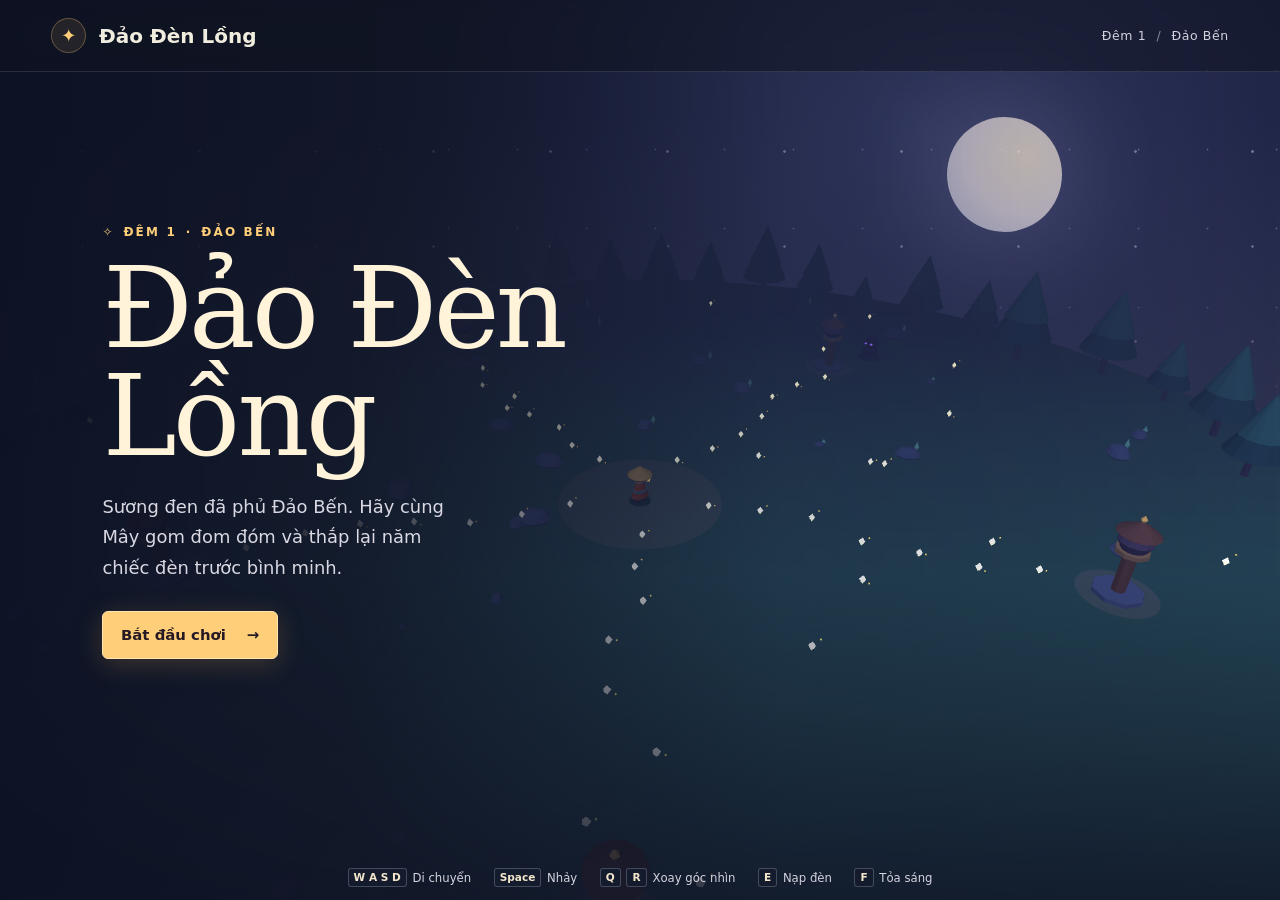
==== index.html @ 439e7cbf "Build playable Night 1 and headless simulation" ====
<!doctype html>
<html lang="vi">
<head>
  <meta charset="utf-8">
  <meta name="viewport" content="width=device-width, initial-scale=1">
  <meta name="theme-color" content="#101421">
  <title>Đảo Đèn Lồng — Đêm 1</title>
  <link rel="stylesheet" href="style.css">
</head>
<body>
  <main class="game" id="game" data-mode="menu">
    <div class="sky" aria-hidden="true"><div class="stars"></div><div class="moon"></div></div>
    <canvas id="scene" aria-label="Thế giới 3D của Đảo Bến"></canvas>
    <div class="vignette" aria-hidden="true"></div>
    <header class="topbar">
      <div class="brand"><span class="brand-mark" aria-hidden="true">✦</span><span>Đảo Đèn Lồng</span></div>
      <span class="chapter">Đêm 1 <span aria-hidden="true">/</span> Đảo Bến</span>
      <button type="button" id="pause" class="plain" hidden>Tạm dừng <kbd>Esc</kbd></button>
    </header>

    <section id="intro" class="intro" aria-labelledby="title">
      <p class="eyebrow"><span aria-hidden="true">✧</span> Đêm 1 <span aria-hidden="true">·</span> Đảo Bến</p>
      <h1 id="title">Đảo Đèn Lồng</h1>
      <p class="intro-copy">Sương đen đã phủ Đảo Bến. Hãy cùng Mây gom đom đóm và thắp lại năm chiếc đèn trước bình minh.</p>
      <button type="button" class="primary" id="start">Bắt đầu chơi <span aria-hidden="true">→</span></button>
      <p id="load-error" role="alert" hidden></p>
    </section>

    <section id="hud" class="hud" aria-label="Trạng thái trò chơi" hidden>
      <div class="hud-top">
        <div class="panel resources">
          <div><span class="hud-label">Sinh lực</span><strong id="flames" class="flames"></strong></div>
          <div><span class="hud-label">Đom đóm</span><strong id="carried" class="resource-value"></strong></div>
          <div><span class="hud-label">Điểm</span><strong id="score" class="resource-value"></strong></div>
        </div>
        <div class="panel objective">
          <div class="objective-line"><span class="hud-label">Đèn đã thắp</span><strong id="lantern-count"></strong></div>
          <div id="lantern-pips" class="pips" aria-hidden="true"></div>
          <div class="objective-line"><span class="hud-label">Đến bình minh</span><time id="clock"></time></div>
          <canvas id="map" width="150" height="150" aria-label="Bản đồ vị trí của Mây và các Đèn Lồng Lớn"></canvas>
        </div>
      </div>
      <div class="feedback" aria-live="polite"><span id="notice" hidden></span><span id="prompt" hidden></span></div>
    </section>

    <section id="overlay" class="overlay" aria-labelledby="overlay-title" hidden>
      <div class="dialog panel">
        <p class="eyebrow" id="overlay-tag"></p>
        <h2 id="overlay-title"></h2>
        <p id="overlay-description"></p>
        <button type="button" id="overlay-action" class="primary"></button>
      </div>
    </section>

    <footer class="footer">
      <div class="keys" aria-label="Điều khiển">
        <span><kbd>W A S D</kbd> Di chuyển</span>
        <span><kbd>Space</kbd> Nhảy</span>
        <span><kbd>Q</kbd> <kbd>R</kbd> Xoay góc nhìn</span>
        <span><kbd>E</kbd> Nạp đèn</span>
        <span><kbd>F</kbd> Tỏa sáng</span>
      </div>
      <div id="touch" class="touch" aria-label="Điều khiển cảm ứng" hidden>
        <div class="dpad">
          <button type="button" data-key="KeyW" aria-label="Tiến">↑</button>
          <button type="button" data-key="KeyA" aria-label="Sang trái">←</button>
          <button type="button" data-key="KeyS" aria-label="Lùi">↓</button>
          <button type="button" data-key="KeyD" aria-label="Sang phải">→</button>
        </div>
        <div class="actions">
          <button type="button" data-key="Space">Nhảy</button>
          <button type="button" data-key="KeyE">Nạp đèn</button>
          <button type="button" data-key="KeyF">Tỏa sáng</button>
        </div>
      </div>
    </footer>
  </main>
  <script type="module" src="src/browser.mjs"></script>
</body>
</html>
---- style.css ----
:root {
  color-scheme: dark;
  font-family: 'Segoe UI', system-ui, sans-serif;
  color: #f0eddf;
  background: #101421;
  --gold: #ffce79;
  --muted: #b8b9c9;
  --line: #bec1df30;
}

* { box-sizing: border-box; }
body { margin: 0; }
[hidden] { display: none !important; }
button, kbd { font: inherit; }
button { cursor: pointer; }
button:focus-visible { outline: 3px solid #f4e4ad; outline-offset: 4px; }

.game { min-height: 100svh; position: relative; overflow: hidden; isolation: isolate; display: grid; }
.sky, #scene, .vignette { position: absolute; inset: 0; width: 100%; height: 100%; }
.sky { z-index: -3; background: radial-gradient(ellipse at 72% 15%, #343a63 0%, transparent 43%), linear-gradient(180deg, #161b3a 13%, #3d415b 72%, #181e32); }
#scene { z-index: -2; touch-action: none; }
.vignette { z-index: -1; pointer-events: none; background: linear-gradient(180deg, #11152375, transparent 20%, transparent 79%, #0b1121d4), radial-gradient(ellipse at 50% 45%, transparent 43%, #0b0e1f7d 100%); }
.game[data-mode='menu'] .vignette { background: linear-gradient(90deg, #0d1224f2 0%, #111626dd 27%, #12192c33 61%, transparent), linear-gradient(0deg, #0f1223c9, transparent 36%); }
.stars { position: absolute; inset: 0 0 44%; opacity: 0.55; background-image: radial-gradient(circle, #e8e4fa 0 1px, transparent 1.6px), radial-gradient(circle, #9aace9 0 0.7px, transparent 1.2px); background-position: 24px 9px, 0 31px; background-size: 117px 95px, 69px 79px; mask-image: linear-gradient(#000, #0009, transparent); }
.moon { position: absolute; width: clamp(62px, 9vw, 142px); aspect-ratio: 1; top: 13%; right: 17%; border-radius: 50%; background: radial-gradient(circle at 68% 34%, #fef0d8, #efe3e8 55%, #c3c6e3); box-shadow: 0 0 110px #c5b7ea6e; opacity: .76; }

.topbar { position: absolute; z-index: 2; inset: 0 0 auto; min-height: 72px; display: flex; align-items: center; justify-content: space-between; gap: 18px; padding: 0 clamp(16px, 4vw, 58px); border-bottom: 1px solid #b9c4f025; background: #1014218a; backdrop-filter: blur(10px); }
.brand { display: flex; gap: .8rem; align-items: center; font-size: clamp(1rem, 2vw, 1.25rem); font-weight: 700; white-space: nowrap; }
.brand-mark { display: grid; place-items: center; width: 35px; aspect-ratio: 1; color: var(--gold); font-size: 1.15rem; background: #f6c57417; border: 1px solid #f6c5744d; border-radius: 50%; }
.chapter { color: #d3d3de; font-size: .78rem; letter-spacing: .05em; white-space: nowrap; }
.chapter span { color: #828ba6; margin-inline: .35rem; }
.plain { padding: .55rem .72rem; border: 1px solid var(--line); border-radius: 5px; background: #1a2135; color: inherit; font-size: .78rem; }
.plain kbd { margin-left: .25rem; }

.intro { align-self: center; z-index: 1; margin-left: clamp(22px, 8vw, 125px); padding: 96px 20px 112px 0; width: min(90vw, 540px); }
.eyebrow { display: flex; gap: .55rem; align-items: center; margin: 0 0 1rem; color: var(--gold); font-size: .75rem; text-transform: uppercase; letter-spacing: .18em; font-weight: 650; }
.intro h1, .dialog h2 { font-family: 'DejaVu Serif', 'Cambria', Georgia, serif; letter-spacing: -.035em; color: #fff3d9; text-wrap: balance; font-weight: 500; }
.intro h1 { margin: 0; font-size: clamp(3.25rem, 9vw, 7rem); line-height: .96; }
.intro-copy { color: #d9d8e3; max-width: 350px; line-height: 1.7; margin: 1.35rem 0 1.7rem; font-size: clamp(.98rem, 2.1vw, 1.12rem); }
.primary { min-height: 48px; padding: .72rem 1.1rem; display: inline-flex; align-items: center; justify-content: space-between; gap: 1.3rem; border-radius: 6px; border: 1px solid #ffe3b1; background: #ffce79; color: #251924; font-size: .93rem; font-weight: 750; box-shadow: 0 5px 26px #f7aa4b35; }
.primary:hover { background: #ffe0a1; }
#load-error { color: #ffbfb1; max-width: 35ch; line-height: 1.5; }

.hud { position: absolute; z-index: 1; inset: 90px clamp(14px, 4vw, 58px) 72px; pointer-events: none; }
.hud-top { display: flex; justify-content: space-between; align-items: flex-start; gap: 12px; }
.panel { border: 1px solid var(--line); border-radius: 10px; background: #141a2ce6; box-shadow: 0 8px 22px #07091352; }
.resources { display: flex; padding: .95rem 1rem; gap: 1rem; }
.resources > div { display: grid; align-content: start; gap: .45rem; min-width: 49px; }
.resources > div + div { border-left: 1px solid var(--line); padding-left: 1rem; }
.hud-label { color: var(--muted); font-size: .7rem; white-space: nowrap; }
.resource-value { color: var(--gold); font-size: 1rem; font-variant-numeric: tabular-nums; }
.flames { color: #ffb975; font-size: 1.04rem; letter-spacing: .12em; white-space: nowrap; }
.objective { width: 172px; padding: .8rem .8rem .55rem; }
.objective-line { display: flex; align-items: center; justify-content: space-between; gap: .55rem; white-space: nowrap; }
.objective-line :is(strong, time) { color: var(--gold); font-size: .85rem; font-variant-numeric: tabular-nums; }
.pips { display: flex; gap: 5px; margin: .55rem 0 .75rem; }
.pips i { height: 3px; flex: 1; background: #434963; border-radius: 10px; }
.pips .lit { background: var(--gold); box-shadow: 0 0 9px #ffce7972; }
#map { display: block; width: 100%; height: auto; margin-top: .4rem; }
.feedback { position: absolute; inset: auto 0 2.7rem; display: grid; justify-items: center; gap: .5rem; }
.feedback span { max-width: 95%; text-align: center; background: #151929ed; border: 1px solid #ffce7965; border-radius: 6px; font-size: .85rem; padding: .5rem .75rem; line-height: 1.3; }
#notice { border-color: var(--line); color: var(--gold); }

.overlay { z-index: 3; position: absolute; inset: 0; display: grid; align-items: center; justify-items: center; padding: 20px; background: #0a0c1ab0; }
.dialog { max-width: 430px; width: 100%; padding: clamp(1.1rem, 5vw, 2rem); text-align: center; }
.dialog .eyebrow { justify-content: center; }
.dialog h2 { margin: 0; font-size: clamp(2rem, 5vw, 3rem); }
.dialog p:not(.eyebrow) { margin: .8rem 0 1.35rem; color: var(--muted); line-height: 1.55; }

.footer { position: absolute; inset: auto 0 0; z-index: 2; pointer-events: none; padding: 13px 16px; }
.keys { display: flex; justify-content: center; gap: clamp(.5rem, 2vw, 1.4rem); color: #d5d4e0; font-size: .73rem; flex-wrap: wrap; }
.keys span { white-space: nowrap; }
kbd { display: inline-block; padding: .16rem .32rem; margin-right: .12rem; border: 1px solid #b1b7d14d; border-radius: 3px; background: #141b2d; font-size: .66rem; font-weight: 650; color: #f4e7cc; }
.touch { display: none; justify-content: space-between; align-items: end; pointer-events: none; }
.dpad { display: grid; grid-template-columns: repeat(3, minmax(35px, 40px)); gap: 4px; }
.dpad button:first-child { grid-column: 2; }
.dpad button:nth-child(2) { grid-column: 1; }
.actions { display: grid; gap: 5px; }
.touch button { pointer-events: auto; touch-action: none; min-height: 34px; border-radius: 5px; border: 1px solid var(--line); color: #fff3d9; background: #151a2ddc; font-size: .76rem; }
.touch button:active { background: #655345; }

@media (max-width: 590px) {
  .topbar { min-height: 58px; gap: .5rem; }
  .topbar .chapter { display: none; }
  .hud { top: 69px; }
  .resources { gap: .46rem; padding: .55rem; }
  .resources > div { min-width: 0; }
  .resources > div + div { padding-left: .43rem; }
  .objective { width: 116px; padding: .52rem; }
  .objective .hud-label { font-size: .59rem; }
  .objective-line { gap: .2rem; }
  .pips { margin: .4rem 0; }
  .feedback { bottom: 1.25rem; }
}

@media (pointer: coarse) {
  .game[data-mode='playing'] .touch { display: flex; }
  .game[data-mode='playing'] .keys { display: none; }
  .feedback { bottom: 3.1rem; }
}
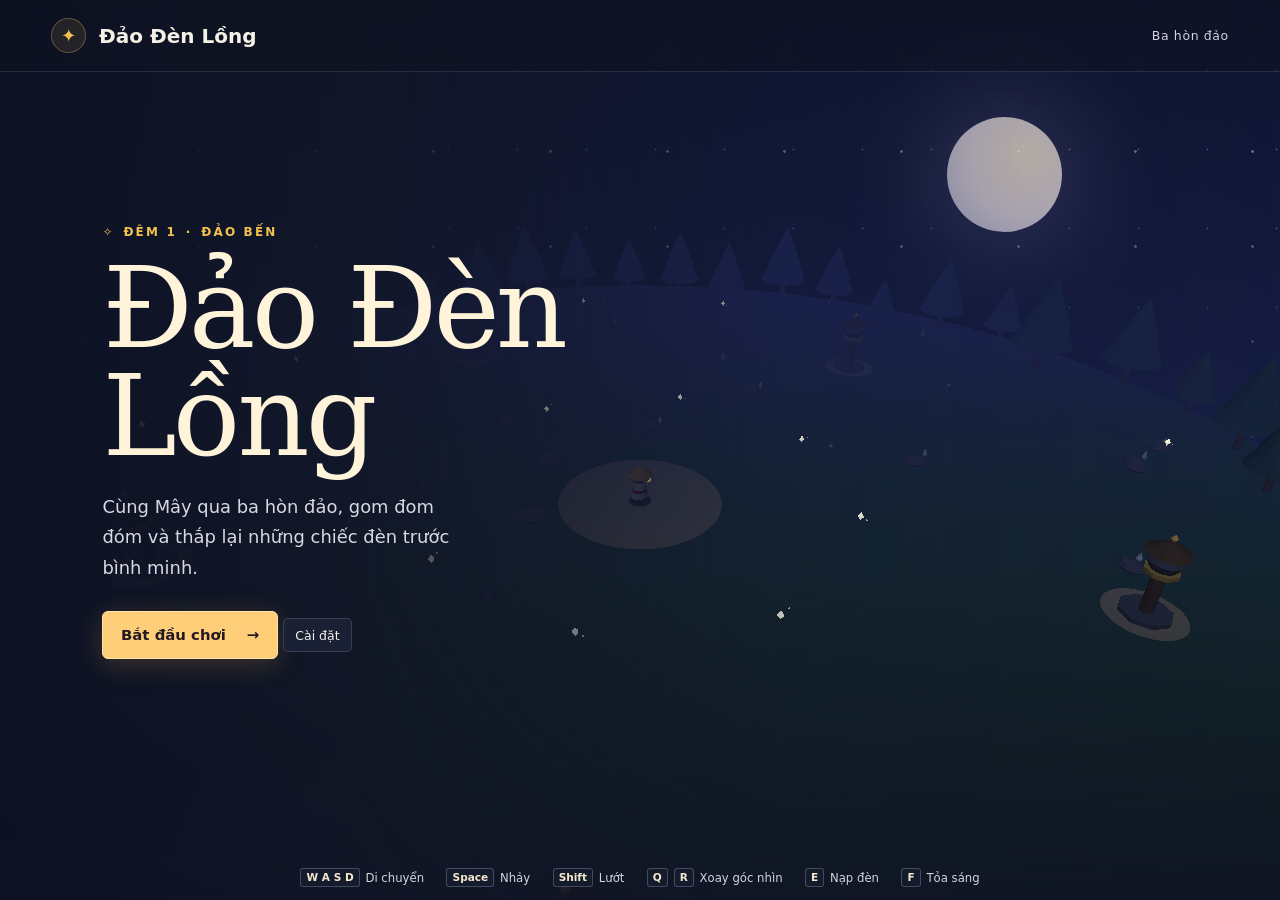
==== commit f02f54c8: "feat(game): add three-night campaign and lantern feedback" ====
--- a/index.html
+++ b/index.html
@@ -4,7 +4,7 @@
   <meta charset="utf-8">
   <meta name="viewport" content="width=device-width, initial-scale=1">
   <meta name="theme-color" content="#101421">
-  <title>Đảo Đèn Lồng — Đêm 1</title>
+  <title>Đảo Đèn Lồng — Ba hòn đảo</title>
   <link rel="stylesheet" href="style.css">
 </head>
 <body>
@@ -14,26 +14,33 @@
     <div class="vignette" aria-hidden="true"></div>
     <header class="topbar">
       <div class="brand"><span class="brand-mark" aria-hidden="true">✦</span><span>Đảo Đèn Lồng</span></div>
-      <span class="chapter">Đêm 1 <span aria-hidden="true">/</span> Đảo Bến</span>
+      <span class="chapter" id="chapter">Ba hòn đảo</span>
       <button type="button" id="pause" class="plain" hidden>Tạm dừng <kbd>Esc</kbd></button>
     </header>
 
     <section id="intro" class="intro" aria-labelledby="title">
       <p class="eyebrow"><span aria-hidden="true">✧</span> Đêm 1 <span aria-hidden="true">·</span> Đảo Bến</p>
       <h1 id="title">Đảo Đèn Lồng</h1>
-      <p class="intro-copy">Sương đen đã phủ Đảo Bến. Hãy cùng Mây gom đom đóm và thắp lại năm chiếc đèn trước bình minh.</p>
-      <button type="button" class="primary" id="start">Bắt đầu chơi <span aria-hidden="true">→</span></button>
+      <p class="intro-copy">Cùng Mây qua ba hòn đảo, gom đom đóm và thắp lại những chiếc đèn trước bình minh.</p>
+      <button type="button" class="primary" id="start" disabled>Bắt đầu chơi <span aria-hidden="true">→</span></button>
+      <button type="button" class="plain" id="menu-settings">Cài đặt</button>
       <p id="load-error" role="alert" hidden></p>
+    </section>
+
+    <section id="night-intro" class="intro" aria-labelledby="night-name" hidden>
+      <h2 id="night-name"></h2>
+      <p id="night-story" class="intro-copy"></p>
+      <button type="button" id="enter-night" class="primary">Bước vào Đêm</button>
     </section>
 
     <section id="hud" class="hud" aria-label="Trạng thái trò chơi" hidden>
       <div class="hud-top">
         <div class="panel resources">
-          <div><span class="hud-label">Sinh lực</span><strong id="flames" class="flames"></strong></div>
+          <div><span class="hud-label">Ngọn Lửa</span><strong id="flames" class="flames"></strong></div>
           <div><span class="hud-label">Đom đóm</span><strong id="carried" class="resource-value"></strong></div>
-          <div><span class="hud-label">Điểm</span><strong id="score" class="resource-value"></strong></div>
         </div>
         <div class="panel objective">
+          <div class="objective-line"><span class="hud-label">Điểm</span><strong id="score" class="resource-value"></strong></div>
           <div class="objective-line"><span class="hud-label">Đèn đã thắp</span><strong id="lantern-count"></strong></div>
           <div id="lantern-pips" class="pips" aria-hidden="true"></div>
           <div class="objective-line"><span class="hud-label">Đến bình minh</span><time id="clock"></time></div>
@@ -41,6 +48,10 @@
         </div>
       </div>
       <div class="feedback" aria-live="polite"><span id="notice" hidden></span><span id="prompt" hidden></span></div>
+      <div id="mote-bar" class="mote-bar" aria-label="Đom đóm đang mang"><i></i><i></i><i></i><i></i><i></i><i></i><i></i><i></i><i></i><i></i></div>
+      <div class="cooldowns"><span id="dash-status"></span><span id="pulse-status"></span></div>
+      <span id="direction" class="direction" hidden></span>
+      <span id="wind-notice" class="wind-notice" hidden></span>
     </section>
 
     <section id="overlay" class="overlay" aria-labelledby="overlay-title" hidden>
@@ -49,13 +60,29 @@
         <h2 id="overlay-title"></h2>
         <p id="overlay-description"></p>
         <button type="button" id="overlay-action" class="primary"></button>
+        <div id="pause-options" class="pause-options" hidden>
+          <button type="button" id="restart-night" class="plain">Chơi lại Đêm</button>
+          <button type="button" id="pause-settings" class="plain">Cài đặt</button>
+          <button type="button" id="back-menu" class="plain">Về menu</button>
+        </div>
       </div>
     </section>
+
+    <dialog id="settings" class="dialog panel" aria-labelledby="settings-title">
+      <h2 id="settings-title">Cài đặt</h2>
+      <label class="setting" for="volume">Âm lượng <output id="volume-value"></output></label>
+      <input id="volume" type="range" min="0" max="1" step="0.05">
+      <label class="setting" for="sensitivity">Độ nhạy chuột <output id="sensitivity-value"></output></label>
+      <input id="sensitivity" type="range" min="0.25" max="2" step="0.05">
+      <p id="settings-status" role="status"></p>
+      <form method="dialog"><button class="primary" type="submit">Đóng</button></form>
+    </dialog>
 
     <footer class="footer">
       <div class="keys" aria-label="Điều khiển">
         <span><kbd>W A S D</kbd> Di chuyển</span>
         <span><kbd>Space</kbd> Nhảy</span>
+        <span><kbd>Shift</kbd> Lướt</span>
         <span><kbd>Q</kbd> <kbd>R</kbd> Xoay góc nhìn</span>
         <span><kbd>E</kbd> Nạp đèn</span>
         <span><kbd>F</kbd> Tỏa sáng</span>
@@ -69,6 +96,7 @@
         </div>
         <div class="actions">
           <button type="button" data-key="Space">Nhảy</button>
+          <button type="button" data-key="ShiftLeft">Lướt</button>
           <button type="button" data-key="KeyE">Nạp đèn</button>
           <button type="button" data-key="KeyF">Tỏa sáng</button>
         </div>
--- a/style.css
+++ b/style.css
@@ -1,9 +1,9 @@
 :root {
   color-scheme: dark;
   font-family: 'Segoe UI', system-ui, sans-serif;
-  color: #f0eddf;
-  background: #101421;
-  --gold: #ffce79;
+  color: #F5F1E6;
+  background: #0E1430;
+  --gold: #F2C14E;
   --muted: #b8b9c9;
   --line: #bec1df30;
 }
@@ -66,6 +66,26 @@
 .dialog .eyebrow { justify-content: center; }
 .dialog h2 { margin: 0; font-size: clamp(2rem, 5vw, 3rem); }
 .dialog p:not(.eyebrow) { margin: .8rem 0 1.35rem; color: var(--muted); line-height: 1.55; }
+.pause-options { display: grid; gap: 9px; margin-top: 12px; }
+#settings { color: #f0eddf; }
+#settings::backdrop { background: #080b18c9; }
+.setting { display: flex; justify-content: space-between; gap: 15px; margin: 24px 0 10px; font-size: .9rem; }
+.setting output { color: var(--gold); }
+#settings input { width: 100%; accent-color: var(--gold); }
+.mote-bar { position: absolute; bottom: 8px; left: 50%; transform: translateX(-50%); display: flex; gap: 4px; }
+.mote-bar i { width: 13px; height: 20px; border: 1px solid #F2C14E88; background: #0E1430; border-radius: 4px; }
+.mote-bar .filled { background: #FFE58A; box-shadow: 0 0 8px #FFE58A55; }
+.mote-bar.collecting { filter: drop-shadow(0 0 8px #FFE58A); }
+.resource-value.collecting { color: #FFF6C2; text-shadow: 0 0 14px #FFE58A; }
+.cooldowns { position: absolute; right: 0; bottom: 6px; display: grid; gap: 4px; font-size: .72rem; text-align: right; color: #F5F1E6; }
+.direction { position: absolute; top: 45%; left: 50%; transform: translateX(-50%); color: #F2C14E; font-weight: 700; text-shadow: 0 2px 4px #000; }
+.wind-notice { position: absolute; top: 32%; left: 50%; transform: translateX(-50%); color: #F5F1E6; animation: wind-warning 1s infinite alternate; }
+.danger { color: #FF5A5F !important; animation: wind-warning .65s infinite alternate; }
+@keyframes wind-warning { from { opacity: 1; } to { opacity: .35; } }
+.sky { background: linear-gradient(180deg, #0E1430, #1B2350 75%, #12384A); }
+.hud-top .objective { margin-top: 0; }
+#clock { position: fixed; top: 90px; left: 50%; transform: translateX(-50%); font-size: 1.3rem; font-weight: 700; padding: 10px; background: #0E1430d9; border-radius: 6px; }
+@media (max-width: 590px) { #clock { top: 125px; } .cooldowns { bottom: 32px; } }
 
 .footer { position: absolute; inset: auto 0 0; z-index: 2; pointer-events: none; padding: 13px 16px; }
 .keys { display: flex; justify-content: center; gap: clamp(.5rem, 2vw, 1.4rem); color: #d5d4e0; font-size: .73rem; flex-wrap: wrap; }
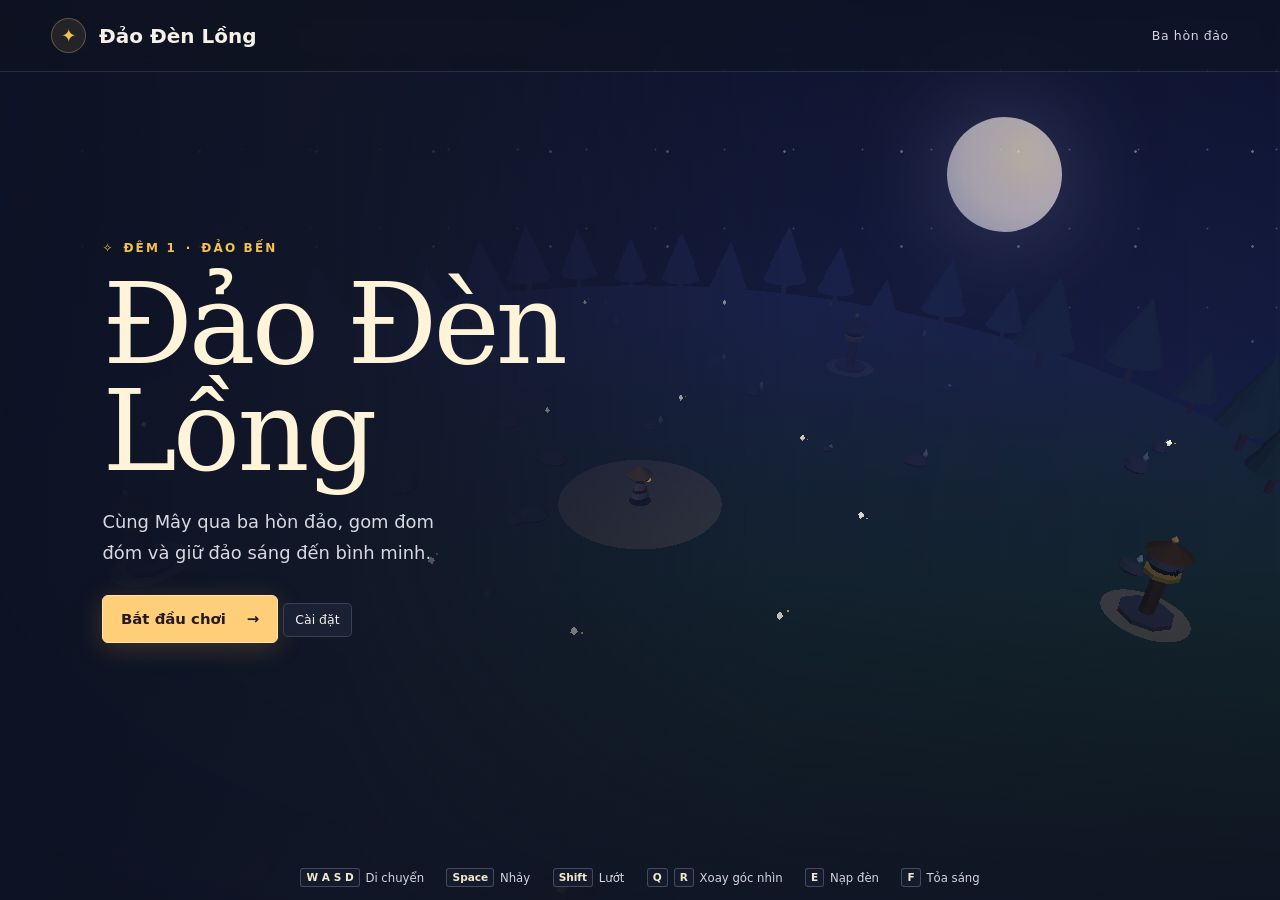
==== commit 59237fc3: "feat(game): sustain lantern fuel until dawn" ====
--- a/index.html
+++ b/index.html
@@ -21,7 +21,7 @@
     <section id="intro" class="intro" aria-labelledby="title">
       <p class="eyebrow"><span aria-hidden="true">✧</span> Đêm 1 <span aria-hidden="true">·</span> Đảo Bến</p>
       <h1 id="title">Đảo Đèn Lồng</h1>
-      <p class="intro-copy">Cùng Mây qua ba hòn đảo, gom đom đóm và thắp lại những chiếc đèn trước bình minh.</p>
+      <p class="intro-copy">Cùng Mây qua ba hòn đảo, gom đom đóm và giữ đảo sáng đến bình minh.</p>
       <button type="button" class="primary" id="start" disabled>Bắt đầu chơi <span aria-hidden="true">→</span></button>
       <button type="button" class="plain" id="menu-settings">Cài đặt</button>
       <p id="load-error" role="alert" hidden></p>
@@ -41,8 +41,8 @@
         </div>
         <div class="panel objective">
           <div class="objective-line"><span class="hud-label">Điểm</span><strong id="score" class="resource-value"></strong></div>
-          <div class="objective-line"><span class="hud-label">Đèn đã thắp</span><strong id="lantern-count"></strong></div>
-          <div id="lantern-pips" class="pips" aria-hidden="true"></div>
+          <div class="objective-line"><span class="hud-label">Đèn đang sáng</span><strong id="lantern-count"></strong></div>
+          <small id="threshold"></small><div id="lantern-pips" class="pips" aria-hidden="true"></div>
           <div class="objective-line"><span class="hud-label">Đến bình minh</span><time id="clock"></time></div>
           <canvas id="map" width="150" height="150" aria-label="Bản đồ vị trí của Mây và các Đèn Lồng Lớn"></canvas>
         </div>
@@ -74,6 +74,7 @@
       <input id="volume" type="range" min="0" max="1" step="0.05">
       <label class="setting" for="sensitivity">Độ nhạy chuột <output id="sensitivity-value"></output></label>
       <input id="sensitivity" type="range" min="0.25" max="2" step="0.05">
+      <label class="setting"><input type="checkbox" id="accessibleColors"> Bảng màu dễ phân biệt</label>
       <p id="settings-status" role="status"></p>
       <form method="dialog"><button class="primary" type="submit">Đóng</button></form>
     </dialog>
--- a/style.css
+++ b/style.css
@@ -118,3 +118,7 @@
   .game[data-mode='playing'] .keys { display: none; }
   .feedback { bottom: 3.1rem; }
 }
+
+.accessible .danger, .accessible .wind-notice { color: #fff !important; }
+.accessible .danger::before, .accessible .wind-notice::before { content: "⚠ "; }
+#threshold { color: #FFE9B0; font-size: .78rem; }
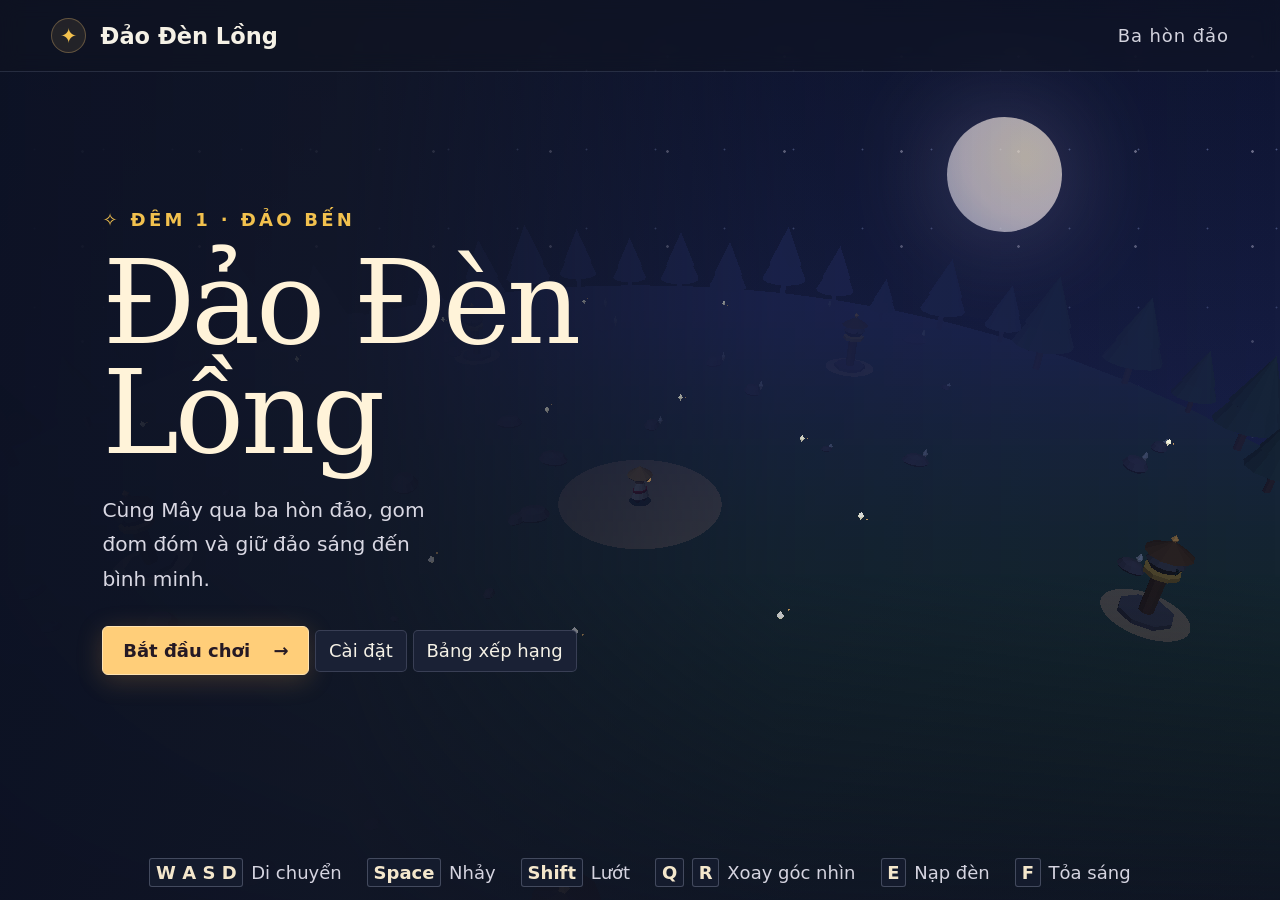
==== commit e6b3e24c: "feat(release): add benchmark, soak, local rankings and accessibility" ====
--- a/index.html
+++ b/index.html
@@ -24,6 +24,7 @@
       <p class="intro-copy">Cùng Mây qua ba hòn đảo, gom đom đóm và giữ đảo sáng đến bình minh.</p>
       <button type="button" class="primary" id="start" disabled>Bắt đầu chơi <span aria-hidden="true">→</span></button>
       <button type="button" class="plain" id="menu-settings">Cài đặt</button>
+      <button class="plain" id="open-board">Bảng xếp hạng</button>
       <p id="load-error" role="alert" hidden></p>
     </section>
 
@@ -50,6 +51,7 @@
       <div class="feedback" aria-live="polite"><span id="notice" hidden></span><span id="prompt" hidden></span></div>
       <div id="mote-bar" class="mote-bar" aria-label="Đom đóm đang mang"><i></i><i></i><i></i><i></i><i></i><i></i><i></i><i></i><i></i><i></i></div>
       <div class="cooldowns"><span id="dash-status"></span><span id="pulse-status"></span></div>
+      <span id="shade-alert" role="status" hidden></span><span id="captions" role="status"></span>
       <span id="direction" class="direction" hidden></span>
       <span id="wind-notice" class="wind-notice" hidden></span>
     </section>
@@ -59,6 +61,7 @@
         <p class="eyebrow" id="overlay-tag"></p>
         <h2 id="overlay-title"></h2>
         <p id="overlay-description"></p>
+        <form id="score-form" hidden><label>Tên người chơi <input id="player-name" pattern="[A-Za-z0-9_]{3,12}" minlength="3" maxlength="12" required placeholder="Tên 3–12 ký tự" title="3–12 chữ cái A–Z, chữ số hoặc dấu gạch dưới"></label> <button id="save-score" class="plain">Lưu điểm</button><p id="save-status" role="status"></p></form>
         <button type="button" id="overlay-action" class="primary"></button>
         <div id="pause-options" class="pause-options" hidden>
           <button type="button" id="restart-night" class="plain">Chơi lại Đêm</button>
@@ -68,6 +71,7 @@
       </div>
     </section>
 
+    <dialog id="board" class="dialog panel"><h2>Bảng xếp hạng</h2><p id="board-status" role="status"></p><ol id="entries"></ol><form method="dialog"><button class="primary">Đóng</button></form></dialog>
     <dialog id="settings" class="dialog panel" aria-labelledby="settings-title">
       <h2 id="settings-title">Cài đặt</h2>
       <label class="setting" for="volume">Âm lượng <output id="volume-value"></output></label>
@@ -75,6 +79,9 @@
       <label class="setting" for="sensitivity">Độ nhạy chuột <output id="sensitivity-value"></output></label>
       <input id="sensitivity" type="range" min="0.25" max="2" step="0.05">
       <label class="setting"><input type="checkbox" id="accessibleColors"> Bảng màu dễ phân biệt</label>
+      <label class="setting">Giảm chuyển động <input type="checkbox" id="reduced"></label>
+      <label class="setting">Chữ lớn ×1.25 <input type="checkbox" id="large"></label>
+      <details><summary>Đổi phím điều khiển</summary><div id="bindings"></div><button class="plain" id="reset-keys">Khôi phục mặc định</button></details>
       <p id="settings-status" role="status"></p>
       <form method="dialog"><button class="primary" type="submit">Đóng</button></form>
     </dialog>
--- a/style.css
+++ b/style.css
@@ -27,17 +27,17 @@
 .topbar { position: absolute; z-index: 2; inset: 0 0 auto; min-height: 72px; display: flex; align-items: center; justify-content: space-between; gap: 18px; padding: 0 clamp(16px, 4vw, 58px); border-bottom: 1px solid #b9c4f025; background: #1014218a; backdrop-filter: blur(10px); }
 .brand { display: flex; gap: .8rem; align-items: center; font-size: clamp(1rem, 2vw, 1.25rem); font-weight: 700; white-space: nowrap; }
 .brand-mark { display: grid; place-items: center; width: 35px; aspect-ratio: 1; color: var(--gold); font-size: 1.15rem; background: #f6c57417; border: 1px solid #f6c5744d; border-radius: 50%; }
-.chapter { color: #d3d3de; font-size: .78rem; letter-spacing: .05em; white-space: nowrap; }
+.chapter { color: #d3d3de; font-size: 1rem; letter-spacing: .05em; white-space: nowrap; }
 .chapter span { color: #828ba6; margin-inline: .35rem; }
-.plain { padding: .55rem .72rem; border: 1px solid var(--line); border-radius: 5px; background: #1a2135; color: inherit; font-size: .78rem; }
+.plain { padding: .55rem .72rem; border: 1px solid var(--line); border-radius: 5px; background: #1a2135; color: inherit; font-size: 1rem; }
 .plain kbd { margin-left: .25rem; }
 
 .intro { align-self: center; z-index: 1; margin-left: clamp(22px, 8vw, 125px); padding: 96px 20px 112px 0; width: min(90vw, 540px); }
-.eyebrow { display: flex; gap: .55rem; align-items: center; margin: 0 0 1rem; color: var(--gold); font-size: .75rem; text-transform: uppercase; letter-spacing: .18em; font-weight: 650; }
+.eyebrow { display: flex; gap: .55rem; align-items: center; margin: 0 0 1rem; color: var(--gold); font-size: 1rem; text-transform: uppercase; letter-spacing: .18em; font-weight: 650; }
 .intro h1, .dialog h2 { font-family: 'DejaVu Serif', 'Cambria', Georgia, serif; letter-spacing: -.035em; color: #fff3d9; text-wrap: balance; font-weight: 500; }
 .intro h1 { margin: 0; font-size: clamp(3.25rem, 9vw, 7rem); line-height: .96; }
 .intro-copy { color: #d9d8e3; max-width: 350px; line-height: 1.7; margin: 1.35rem 0 1.7rem; font-size: clamp(.98rem, 2.1vw, 1.12rem); }
-.primary { min-height: 48px; padding: .72rem 1.1rem; display: inline-flex; align-items: center; justify-content: space-between; gap: 1.3rem; border-radius: 6px; border: 1px solid #ffe3b1; background: #ffce79; color: #251924; font-size: .93rem; font-weight: 750; box-shadow: 0 5px 26px #f7aa4b35; }
+.primary { min-height: 48px; padding: .72rem 1.1rem; display: inline-flex; align-items: center; justify-content: space-between; gap: 1.3rem; border-radius: 6px; border: 1px solid #ffe3b1; background: #ffce79; color: #251924; font-size: 1rem; font-weight: 750; box-shadow: 0 5px 26px #f7aa4b35; }
 .primary:hover { background: #ffe0a1; }
 #load-error { color: #ffbfb1; max-width: 35ch; line-height: 1.5; }
 
@@ -47,18 +47,18 @@
 .resources { display: flex; padding: .95rem 1rem; gap: 1rem; }
 .resources > div { display: grid; align-content: start; gap: .45rem; min-width: 49px; }
 .resources > div + div { border-left: 1px solid var(--line); padding-left: 1rem; }
-.hud-label { color: var(--muted); font-size: .7rem; white-space: nowrap; }
+.hud-label { color: var(--muted); font-size: 1rem; white-space: nowrap; }
 .resource-value { color: var(--gold); font-size: 1rem; font-variant-numeric: tabular-nums; }
 .flames { color: #ffb975; font-size: 1.04rem; letter-spacing: .12em; white-space: nowrap; }
 .objective { width: 172px; padding: .8rem .8rem .55rem; }
 .objective-line { display: flex; align-items: center; justify-content: space-between; gap: .55rem; white-space: nowrap; }
-.objective-line :is(strong, time) { color: var(--gold); font-size: .85rem; font-variant-numeric: tabular-nums; }
+.objective-line :is(strong, time) { color: var(--gold); font-size: 1rem; font-variant-numeric: tabular-nums; }
 .pips { display: flex; gap: 5px; margin: .55rem 0 .75rem; }
 .pips i { height: 3px; flex: 1; background: #434963; border-radius: 10px; }
 .pips .lit { background: var(--gold); box-shadow: 0 0 9px #ffce7972; }
 #map { display: block; width: 100%; height: auto; margin-top: .4rem; }
 .feedback { position: absolute; inset: auto 0 2.7rem; display: grid; justify-items: center; gap: .5rem; }
-.feedback span { max-width: 95%; text-align: center; background: #151929ed; border: 1px solid #ffce7965; border-radius: 6px; font-size: .85rem; padding: .5rem .75rem; line-height: 1.3; }
+.feedback span { max-width: 95%; text-align: center; background: #151929ed; border: 1px solid #ffce7965; border-radius: 6px; font-size: 1rem; padding: .5rem .75rem; line-height: 1.3; }
 #notice { border-color: var(--line); color: var(--gold); }
 
 .overlay { z-index: 3; position: absolute; inset: 0; display: grid; align-items: center; justify-items: center; padding: 20px; background: #0a0c1ab0; }
@@ -69,7 +69,7 @@
 .pause-options { display: grid; gap: 9px; margin-top: 12px; }
 #settings { color: #f0eddf; }
 #settings::backdrop { background: #080b18c9; }
-.setting { display: flex; justify-content: space-between; gap: 15px; margin: 24px 0 10px; font-size: .9rem; }
+.setting { display: flex; justify-content: space-between; gap: 15px; margin: 24px 0 10px; font-size: 1rem; }
 .setting output { color: var(--gold); }
 #settings input { width: 100%; accent-color: var(--gold); }
 .mote-bar { position: absolute; bottom: 8px; left: 50%; transform: translateX(-50%); display: flex; gap: 4px; }
@@ -77,7 +77,7 @@
 .mote-bar .filled { background: #FFE58A; box-shadow: 0 0 8px #FFE58A55; }
 .mote-bar.collecting { filter: drop-shadow(0 0 8px #FFE58A); }
 .resource-value.collecting { color: #FFF6C2; text-shadow: 0 0 14px #FFE58A; }
-.cooldowns { position: absolute; right: 0; bottom: 6px; display: grid; gap: 4px; font-size: .72rem; text-align: right; color: #F5F1E6; }
+.cooldowns { position: absolute; right: 0; bottom: 6px; display: grid; gap: 4px; font-size: 1rem; text-align: right; color: #F5F1E6; }
 .direction { position: absolute; top: 45%; left: 50%; transform: translateX(-50%); color: #F2C14E; font-weight: 700; text-shadow: 0 2px 4px #000; }
 .wind-notice { position: absolute; top: 32%; left: 50%; transform: translateX(-50%); color: #F5F1E6; animation: wind-warning 1s infinite alternate; }
 .danger { color: #FF5A5F !important; animation: wind-warning .65s infinite alternate; }
@@ -88,15 +88,15 @@
 @media (max-width: 590px) { #clock { top: 125px; } .cooldowns { bottom: 32px; } }
 
 .footer { position: absolute; inset: auto 0 0; z-index: 2; pointer-events: none; padding: 13px 16px; }
-.keys { display: flex; justify-content: center; gap: clamp(.5rem, 2vw, 1.4rem); color: #d5d4e0; font-size: .73rem; flex-wrap: wrap; }
+.keys { display: flex; justify-content: center; gap: clamp(.5rem, 2vw, 1.4rem); color: #d5d4e0; font-size: 1rem; flex-wrap: wrap; }
 .keys span { white-space: nowrap; }
-kbd { display: inline-block; padding: .16rem .32rem; margin-right: .12rem; border: 1px solid #b1b7d14d; border-radius: 3px; background: #141b2d; font-size: .66rem; font-weight: 650; color: #f4e7cc; }
+kbd { display: inline-block; padding: .16rem .32rem; margin-right: .12rem; border: 1px solid #b1b7d14d; border-radius: 3px; background: #141b2d; font-size: 1rem; font-weight: 650; color: #f4e7cc; }
 .touch { display: none; justify-content: space-between; align-items: end; pointer-events: none; }
 .dpad { display: grid; grid-template-columns: repeat(3, minmax(35px, 40px)); gap: 4px; }
 .dpad button:first-child { grid-column: 2; }
 .dpad button:nth-child(2) { grid-column: 1; }
 .actions { display: grid; gap: 5px; }
-.touch button { pointer-events: auto; touch-action: none; min-height: 34px; border-radius: 5px; border: 1px solid var(--line); color: #fff3d9; background: #151a2ddc; font-size: .76rem; }
+.touch button { pointer-events: auto; touch-action: none; min-height: 34px; border-radius: 5px; border: 1px solid var(--line); color: #fff3d9; background: #151a2ddc; font-size: 1rem; }
 .touch button:active { background: #655345; }
 
 @media (max-width: 590px) {
@@ -107,7 +107,7 @@
   .resources > div { min-width: 0; }
   .resources > div + div { padding-left: .43rem; }
   .objective { width: 116px; padding: .52rem; }
-  .objective .hud-label { font-size: .59rem; }
+  .objective .hud-label { font-size: 1rem; }
   .objective-line { gap: .2rem; }
   .pips { margin: .4rem 0; }
   .feedback { bottom: 1.25rem; }
@@ -121,4 +121,13 @@
 
 .accessible .danger, .accessible .wind-notice { color: #fff !important; }
 .accessible .danger::before, .accessible .wind-notice::before { content: "⚠ "; }
-#threshold { color: #FFE9B0; font-size: .78rem; }
+#threshold { color: #FFE9B0; font-size: 1rem; }
+
+:root {font-size:18px} :root.large {font-size:22.5px}
+input,button,summary {font-family:inherit;font-size:inherit}
+dialog.dialog {max-height:85vh;overflow:auto}
+#bindings {display:grid;grid-template-columns:repeat(2,1fr);gap:.4rem;margin:.6rem 0}
+#score-form {margin:1rem auto} #player-name {max-width:11em}
+#shade-alert,#captions:not(:empty) {position:absolute;padding:.3em .6em;background:#101421ed;color:#FFE9B0;border-radius:5px;transform:translate(-50%,-50%);text-align:center}
+#captions {top:23%;left:50%}
+.reduced *, .reduced *::before {animation:none !important;transition:none !important}
